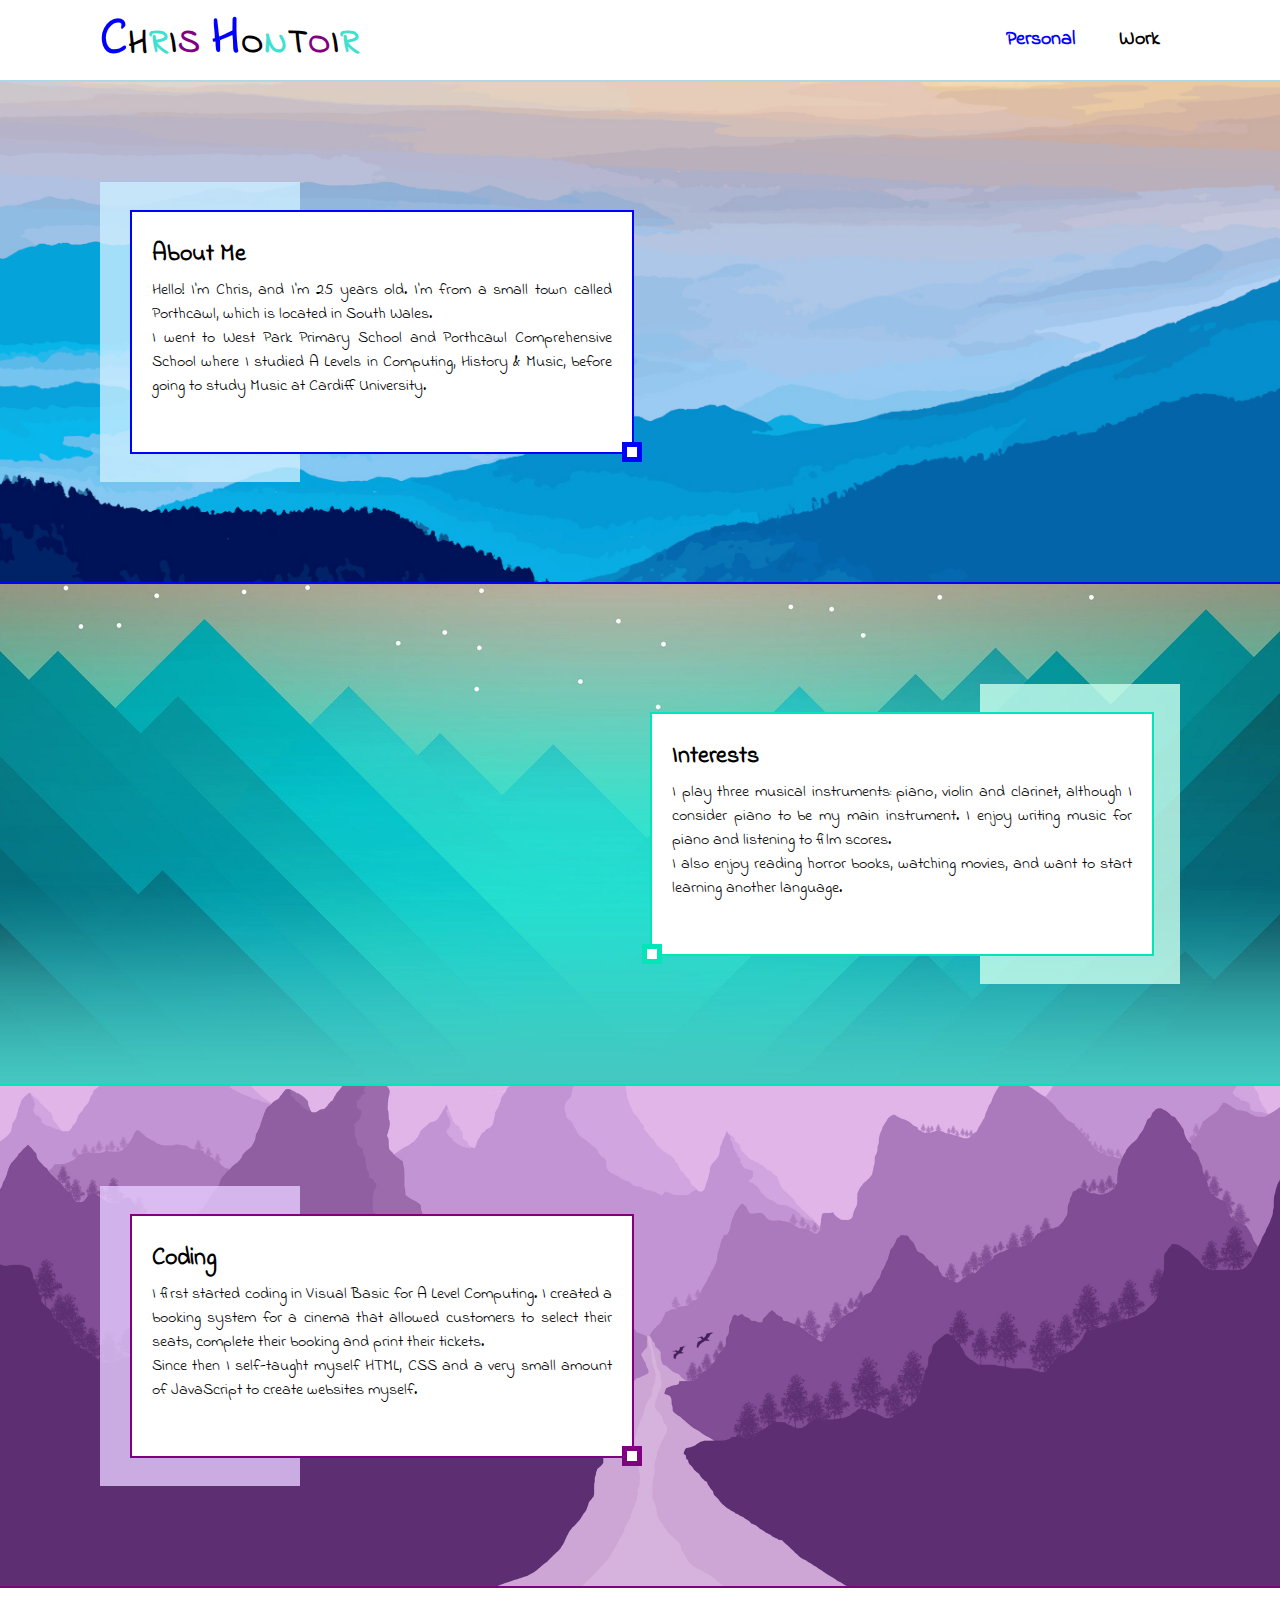
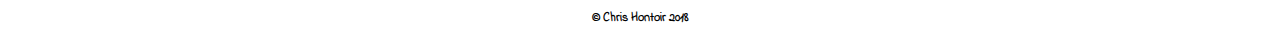
==== index.html @ 77a83419 "First commit" ====
<!DOCTYPE html>

<html lang="en" dir="ltr">

  <head>
    <meta charset="utf-8">
    <title>My Website</title>
    <link rel="stylesheet" href="style.css">
    <link href="https://fonts.googleapis.com/css?family=Indie+Flower" rel="stylesheet">
    <meta name="viewport" content="width=device-width", initial-scale="1.0">
  </head>

  <body>

    <header>
      <div class="page_title"><p><span>C</span>h<span id="turquoise">r</span>i<span id="purple">s</span> <span>H</span>o<span id="turquoise">n</span>t<span id="purple">o</span>i<span id="turquoise">r</span></p></div>
      <div class="nav">
        <ul>
          <a href="index.html"><li id="selected">Personal</li></a>
          <a href="work.html"><li>Work</li></a>
        </ul>
      </div>
    </header>

    <div class="block">
    </div>

    <div class="content1">
      <div class="content1_color">
        <div class="content1_box">
          <h1>About Me</h1>
          <p>Hello! I'm Chris, and I'm 25 years old. I'm from a small town called Porthcawl, which is located in South Wales.<br>I went to West Park Primary School and Porthcawl Comprehensive School where I studied A Levels in Computing, History & Music, before going to study Music at Cardiff University. </p>
        </div>
        <div class="content1_color2"></div>
      </div>
    </div>

    <div class="content2">
      <div class="content2_color">
        <div class="content2_box">
          <h1>Interests</h1>
          <p>I play three musical instruments: piano, violin and clarinet, although I consider piano to be my main instrument. I enjoy writing music for piano and listening to film scores.<br>I also enjoy reading horror books, watching movies, and want to start learning another language.</p>
        </div>
        <div class="content2_color2"></div>
      </div>
    </div>

    <div class="content3">
      <div class="content3_color">
        <div class="content3_box">
          <h1>Coding</h1>
          <p>I first started coding in Visual Basic for A Level Computing. I created a booking system for a cinema that allowed customers to select their seats, complete their booking and print their tickets.<br>Since then I self-taught myself HTML, CSS and a very small amount of JavaScript to create websites myself.</p>
        </div>
        <div class="content3_color2"></div>
      </div>
    </div>

    <footer>
      <p>&copy; Chris Hontoir 2018</p>
    </footer>

  </body>

</html>
---- style.css ----
body {
  max-width: 1300px;
  padding: 0;
  margin: 0 auto;
  font-family: 'Indie Flower', cursive;
  position: relative;
}

header {
  padding: 0;
  width: 100%;
  max-width: 1300px;
  margin: 0 auto;
  background-color: white;
  height: 80px;
  border-bottom: 2px solid lightblue;
  position: fixed;
  z-index: 999;
}

.page_title {
  width: 50%;
  display: inline-block;
  height: 80px;
  font-weight: 700;
}

.page_title p {
  margin-left: 100px;
  margin-top: 0;
  height: 80px;
  line-height: 80px;
  font-size: 34px;
  letter-spacing: 1px;
  text-transform: uppercase;
}

.page_title p span {
  font-size: 50px;
  color: blue;
}

#turquoise {
  color: turquoise;
  font-size: 34px;
}

#purple {
  color: purple;
  font-size: 34px;
}

.nav {
  width: 50%;
  height: 80px;
  display: inline-block;
  position: absolute;
  margin: 0;
  padding: 0;
  text-align: right;
  font-weight: 700;
}

.nav ul {
  margin: 0;
  padding: 0;
  margin-right: 100px;
}

.nav ul li {
  list-style: none;
  display: inline-block;
  margin: 0;
  padding: 0 20px;
  height: 80px;
  line-height: 80px;
  font-size: 20px;
}

.nav ul a {
  text-decoration: none;
  color: black;
}

.nav ul li:hover {
  color: blue;
  cursor: pointer;
  border-bottom: 2px solid blue;
}

#selected {
  color: blue;
}

br {
  font-size: 25px;
}

.content1 {
  margin: 0;
  padding: 0;
  width: 100%;
  max-width: 1296px;
  height: 500px;
  background-image: url("background1.jpg");
  background-position: center;
  background-size: cover;
  border-bottom: 2px solid blue;
  border-left: 2px solid lightblue;
  border-right: 2px solid lightblue;
  position: absolute;
  top: 82px;
}

.content1_color {
  width: 200px;
  height: 300px;
  background-color: rgba(204, 238, 255, 0.8);
  position: relative;
  top: 100px;
  left: 100px;
}

.content1_color2 {
  width: 10px;
  height: 10px;
  background-color: white;
  position: relative;
  left: 522px;
  top: 16px;
  z-index: 3;
  border: 5px solid blue;
}

.content1_box {
  width: 500px;
  height: 240px;
  background-color: white;
  position: relative;
  top: 28px;
  left: 30px;
  border: 2px solid blue;
  z-index: 2;
}

.content1_box h1 {
  margin: 0;
  padding-top: 25px;
  padding-left: 20px;
  font-size: 24px;
}

.content1_box p {
  margin: 0;
  padding-top: 6px;
  padding-left: 20px;
  padding-right: 20px;
  text-align: justify;
}

.content2 {
  margin: 0;
  padding: 0;
  width: 100%;
  max-width: 1296px;
  height: 500px;
  background-image: url("background2.jpg");
  background-position: center;
  background-size: cover;
  border-bottom: 2px solid #00e6b8;
  border-left: 2px solid lightblue;
  border-right: 2px solid lightblue;
  position: absolute;
  top: 584px;
}

.content2_color {
  width: 200px;
  height: 300px;
  background-color: rgba(204, 255, 238, 0.8);
  position: relative;
  top: 100px;
  left: calc(100% - 300px);
}

.content2_color2 {
  width: 10px;
  height: 10px;
  background-color: white;
  position: relative;
  left: -338px;
  top: 16px;
  z-index: 3;
  border: 5px solid #00e6b8;
}

.content2_box {
  width: 500px;
  height: 240px;
  background-color: white;
  position: relative;
  top: 28px;
  right: 330px;
  border: 2px solid #00e6b8;
  z-index: 2;
}

.content2_box h1 {
  margin: 0;
  padding-top: 25px;
  padding-left: 20px;
  font-size: 24px;
}

.content2_box p {
  margin: 0;
  padding-top: 6px;
  padding-left: 20px;
  padding-right: 20px;
  text-align: justify;
}

.content3 {
  margin: 0;
  padding: 0;
  width: 100%;
  max-width: 1296px;
  height: 500px;
  background-image: url("background3.jpg");
  background-position: center;
  background-size: cover;
  border-bottom: 2px solid purple;
  border-left: 2px solid lightblue;
  border-right: 2px solid lightblue;
  position: absolute;
  top: 1086px;
}

.content3_color {
  width: 200px;
  height: 300px;
  background-color: rgba(230, 204, 255, 0.8);
  position: relative;
  top: 100px;
  left: 100px;
}

.content3_color2 {
  width: 10px;
  height: 10px;
  background-color: white;
  position: relative;
  left: 522px;
  top: 16px;
  z-index: 3;
  border: 5px solid purple;
}

.content3_box {
  width: 500px;
  height: 240px;
  background-color: white;
  position: relative;
  top: 28px;
  left: 30px;
  border: 2px solid purple;
  z-index: 2;
}

.content3_box h1 {
  margin: 0;
  padding-top: 25px;
  padding-left: 20px;
  font-size: 24px;
}

.content3_box p {
  margin: 0;
  padding-top: 6px;
  padding-left: 20px;
  padding-right: 20px;
  text-align: justify;
}

footer {
  width: 100%;
  max-width: 1300px;
  margin: 0;
  padding: 0;
  height: 60px;
  position: absolute;
  top: 1588px;
}

footer p {
  width: 200px;
  margin: 0 auto;
  height: 60px;
  line-height: 60px;
  font-size: 12px;
  font-weight: 700;
  text-align: center;
}

.content1_work {
  float: left;
  width: calc(33.33% - 2px);
  max-width: calc((1298px/3) - 2px);
  height: 100vh;
  max-height: 768px;
  border-right: 2px solid lightblue;
  border-bottom: 2px solid lightblue;
  border-left: 2px solid lightblue;
  background-image: url("background1.jpg");
}

.content1_color_work {
  width: 100%;
  height: 360px;
  background-color: rgba(204, 238, 255, 0.8);
  position: relative;
  top: 200px;
  left: 0%;
}

.content1_color2_work {
  width: 10px;
  height: 10px;
  background-color: white;
  position: relative;
  left: 522px;
  top: 16px;
  z-index: 3;
  border: 5px solid blue;
}

.content1_box_work {
  width: 84%;
  height: 300px;
  left: 7.5%;
  top: 30px;
  background-color: white;
  position: relative;
  border: 2px solid blue;
  z-index: 2;
}

.content1_box_work h1 {
  margin: 0;
  padding-top: 25px;
  text-align: center;
  font-size: 24px;
}

.content1_box_work p {
  margin: 0;
  padding-top: 6px;
  padding-left: 20px;
  padding-right: 20px;
  text-align: justify;
}

.content2_work {
  float: left;
  width: calc(33.33% - 2px);
  max-width: calc((1298px/3) - 2px);
  height: 100vh;
  max-height: 768px;
  border-right: 2px solid lightblue;
  border-bottom: 2px solid lightblue;
  background-image: url("background2.jpg");
}

.content2_color_work {
  width: 100%;
  height: 360px;
  background-color: rgba(204, 255, 238, 0.8);
  position: relative;
  top: 200px;
  left: 0%;
}

.content2_color2_work {
  width: 10px;
  height: 10px;
  background-color: white;
  position: relative;
  left: 522px;
  top: 16px;
  z-index: 3;
  border: 5px solid blue;
}

.content2_box_work {
  width: 84%;
  height: 300px;
  left: 7.5%;
  top: 30px;
  background-color: white;
  position: relative;
  border: 2px solid #00e6b8;
  z-index: 2;
}

.content2_box_work h1 {
  margin: 0;
  padding-top: 25px;
  font-size: 24px;
  text-align: center;
}

.content2_box_work p {
  margin: 0;
  padding-top: 6px;
  padding-left: 20px;
  padding-right: 20px;
  text-align: justify;
}

.content3_work {
  background-image: url("background3.jpg");
  width: 33.33%;
  max-width: calc((1298px/3) - 2px);
  height: 100vh;
  max-height: 768px;
  float: left;
  border-bottom: 2px solid lightblue;
  border-right: 2px solid lightblue;
}

.content3_color_work {
  width: 100%;
  height: 360px;
  background-color: rgba(230, 204, 255, 0.8);
  position: relative;
  top: 200px;
  left: 0%;
}

.content3_color2_work {
  width: 10px;
  height: 10px;
  background-color: white;
  position: relative;
  left: 522px;
  top: 16px;
  z-index: 3;
  border: 5px solid blue;
}

.content3_box_work {
  width: 84%;
  height: 300px;
  left: 7.5%;
  top: 30px;
  background-color: white;
  position: relative;
  border: 2px solid purple;
  z-index: 2;
}

.content3_box_work h1 {
  margin: 0;
  padding-top: 25px;
  text-align: center;
  font-size: 24px;
}

.content3_box_work p {
  margin: 0;
  padding-top: 6px;
  padding-left: 20px;
  padding-right: 20px;
  text-align: justify;
}

#footer_work {
  position: static;
  height: 60px;
}

#footer_work p {
  height: 60px;
  line-height: 60px;
}

#footer_work p br {
  font-size: 50px;
}

@media only screen and (max-width: 1296px) {
  .content1 {
    border-left: none;
    border-right: none;
  }

  .content2 {
    border-left: none;
    border-right: none;
  }

  .content3 {
    border-left: none;
    border-right: none;
  }

  .content1_work {
    border-left: none;
  }

  .content3_work {
    border-right: none
  }
}

@media only screen and (max-width: 1150px) {
  .content1_box_work {
    font-size: 15px;
  }

  .content2_box_work {
    font-size: 15px;
  }

  .content3_box_work {
    font-size: 15px;
  }
}

@media only screen and (max-width: 1000px) {
  .content1_box_work {
    font-size: 14px;
  }

  .content2_box_work {
    font-size: 14px;
  }

  .content3_box_work {
    font-size: 14px;
  }
}

@media only screen and (max-width: 940px) {
  .content1_box_work {
    font-size: 13px;
  }

  .content2_box_work {
    font-size: 13px;
  }

  .content3_box_work {
    font-size: 13px;
  }
}

@media only screen and (max-width: 850px) {
  .content1_box_work {
    font-size: 12px;
  }

  .content2_box_work {
    font-size: 12px;
  }

  .content3_box_work {
    font-size: 12px;
  }
}

@media only screen and (max-width: 744px) {
  header {
    height: 160px;
    opacity: 1;
  }

  .page_title {
    width: 100%;
  }

  .page_title p {
    margin: 0 auto;
    width: 300px;
    text-align: center;
    margin-top: 15px;
  }

  .nav {
    width: 100%;
  }

  .nav ul {
    margin: 0 auto;
    width: 300px;
    text-align: center;
  }

  .nav ul li {
    margin: 0 auto;
    text-align: center;
  }

  .content1_color {
    width: 90%;
    margin: 0 auto;
    left: 0;
    top: 140px;
  }

  .content1_color2 {
    display: none;
  }

  .content1_box {
    width: 90%;
    margin: 0 auto;
    left: 0;
  }

  .content2 {
    height: 420px;
  }

  .content2_color {
    width: 90%;
    margin: 0 auto;
    left: 0;
    top: 60px;
  }

  .content2_color2 {
    display: none;
  }

  .content2_box {
    width: 90%;
    margin: 0 auto;
    left: 0;
  }

  .content3 {
    height: 420px;
    top: calc(1086px - 80px);
  }

  .content3_color {
    width: 90%;
    margin: 0 auto;
    left: 0;
    top: 60px;
  }

  .content3_color2 {
    display: none;
  }

  .content3_box {
    width: 90%;
    margin: 0 auto;
    left: 0;
  }

  footer {
    top: calc(1588px - 160px);
  }

  .content1_work {
    margin: 0;
    padding: 0;
    width: 100%;
    max-width: none;
    height: 500px;
    background-color: #eee;
    background-image: url("background1.jpg");
    background-position: center;
    background-size: cover;
    border-bottom: 2px solid blue;
    position: absolute;
    top: 82px;
  }

  .content1_color_work {
    width: 90%;
    height: 300px;
    margin: 0 auto;
    left: 0;
    top: 140px;
  }

  .content1_box_work {
    height: 240px;
    background-color: white;
    position: relative;
    top: 28px;
    border: 2px solid blue;
    z-index: 2;
    width: 90%;
    margin: 0 auto;
    left: 0;
    font-size: 16px;
  }

  .content2_work {
    margin: 0;
    padding: 0;
    width: 100%;
    max-width: none;
    height: 420px;
    background-image: url("background2.jpg");
    background-position: center;
    background-size: cover;
    border-bottom: 2px solid #00e6b8;
    position: absolute;
    top: 584px;
  }

  .content2_color_work {
    height: 300px;
    background-color: rgba(204, 255, 238, 0.8);
    position: relative;
    width: 90%;
    margin: 0 auto;
    left: 0;
    top: 60px;
  }

  .content2_box_work {
    height: 240px;
    background-color: white;
    position: relative;
    top: 28px;
    border: 2px solid #00e6b8;
    z-index: 2;
    width: 90%;
    margin: 0 auto;
    left: 0;
    font-size: 16px;
  }

  .content3_work {
    margin: 0;
    padding: 0;
    width: 100%;
    max-width: none;
    background-image: url("background3.jpg");
    background-position: center;
    background-size: cover;
    border-bottom: 2px solid purple;
    position: absolute;
    height: 420px;
    top: calc(1086px - 80px);
  }

  .content3_color_work {
    height: 300px;
    background-color: rgba(230, 204, 255, 0.8);
    position: relative;
    width: 90%;
    margin: 0 auto;
    left: 0;
    top: 60px;
  }

  .content3_box_work {
    height: 240px;
    background-color: white;
    position: relative;
    top: 28px;
    border: 2px solid purple;
    z-index: 2;
    width: 90%;
    margin: 0 auto;
    left: 0;
    font-size: 16px;
  }

  #footer_work {
    position: absolute;
    top: calc(1588px - 160px);
  }
}

@media only screen and (max-width: 600px) {
  .content1_box {
    font-size: 14px;
  }

  .content2_box {
    font-size: 14px;
  }

  .content3_box {
    font-size: 14px;
  }

  .content1_box_work {
    font-size: 14px;
  }

  .content2_box_work {
    font-size: 14px;
  }

  .content3_box_work {
    font-size: 14px;
  }
}

@media only screen and (max-width: 466px) {
  .content1_box {
    font-size: 13px;
    width: 80%;
  }

  .content2_box {
    font-size: 13px;
    width: 80%;
  }

  .content3_box {
    font-size: 13px;
    width: 80%;
  }

  .content1_box_work {
    font-size: 13px;
    width: 80%;
  }

  .content2_box_work {
    font-size: 13px;
    width: 80%;
  }

  .content3_box_work {
    font-size: 13px;
    width: 80%;
  }
}

@media only screen and (max-width: 422px) {
  .content1_box {
    font-size: 12px;
  }

  .content2_box {
    font-size: 12px;
  }

  .content3_box {
    font-size: 12px;
  }

  .content1_box_work {
    font-size: 12px;
  }

  .content2_box_work {
    font-size: 12px;
  }

  .content3_box_work {
    font-size: 12px;
  }
}
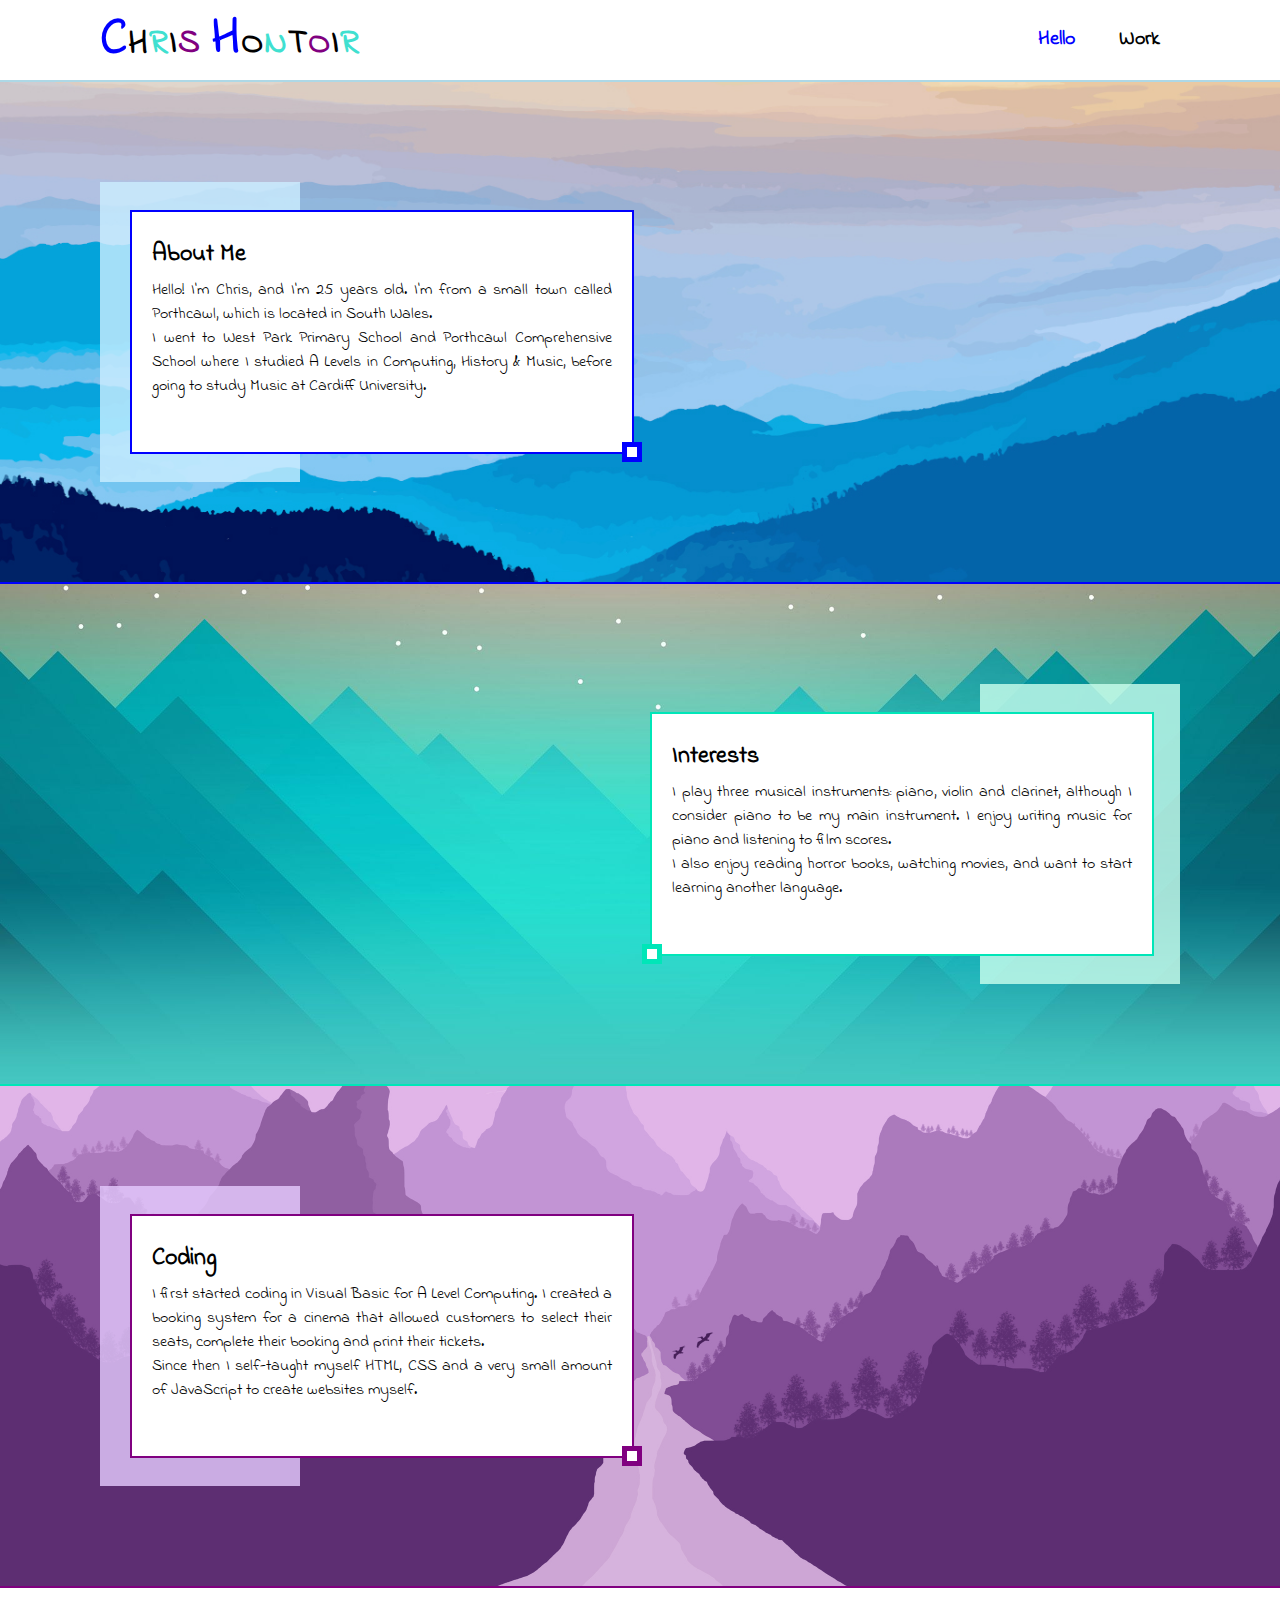
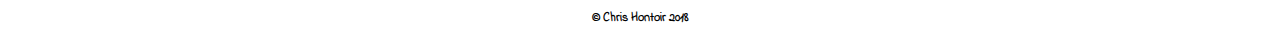
==== commit f2084774: "Changed contents of a heading" ====
--- a/index.html
+++ b/index.html
@@ -16,7 +16,7 @@
       <div class="page_title"><p><span>C</span>h<span id="turquoise">r</span>i<span id="purple">s</span> <span>H</span>o<span id="turquoise">n</span>t<span id="purple">o</span>i<span id="turquoise">r</span></p></div>
       <div class="nav">
         <ul>
-          <a href="index.html"><li id="selected">Personal</li></a>
+          <a href="index.html"><li id="selected">Hello</li></a>
           <a href="work.html"><li>Work</li></a>
         </ul>
       </div>
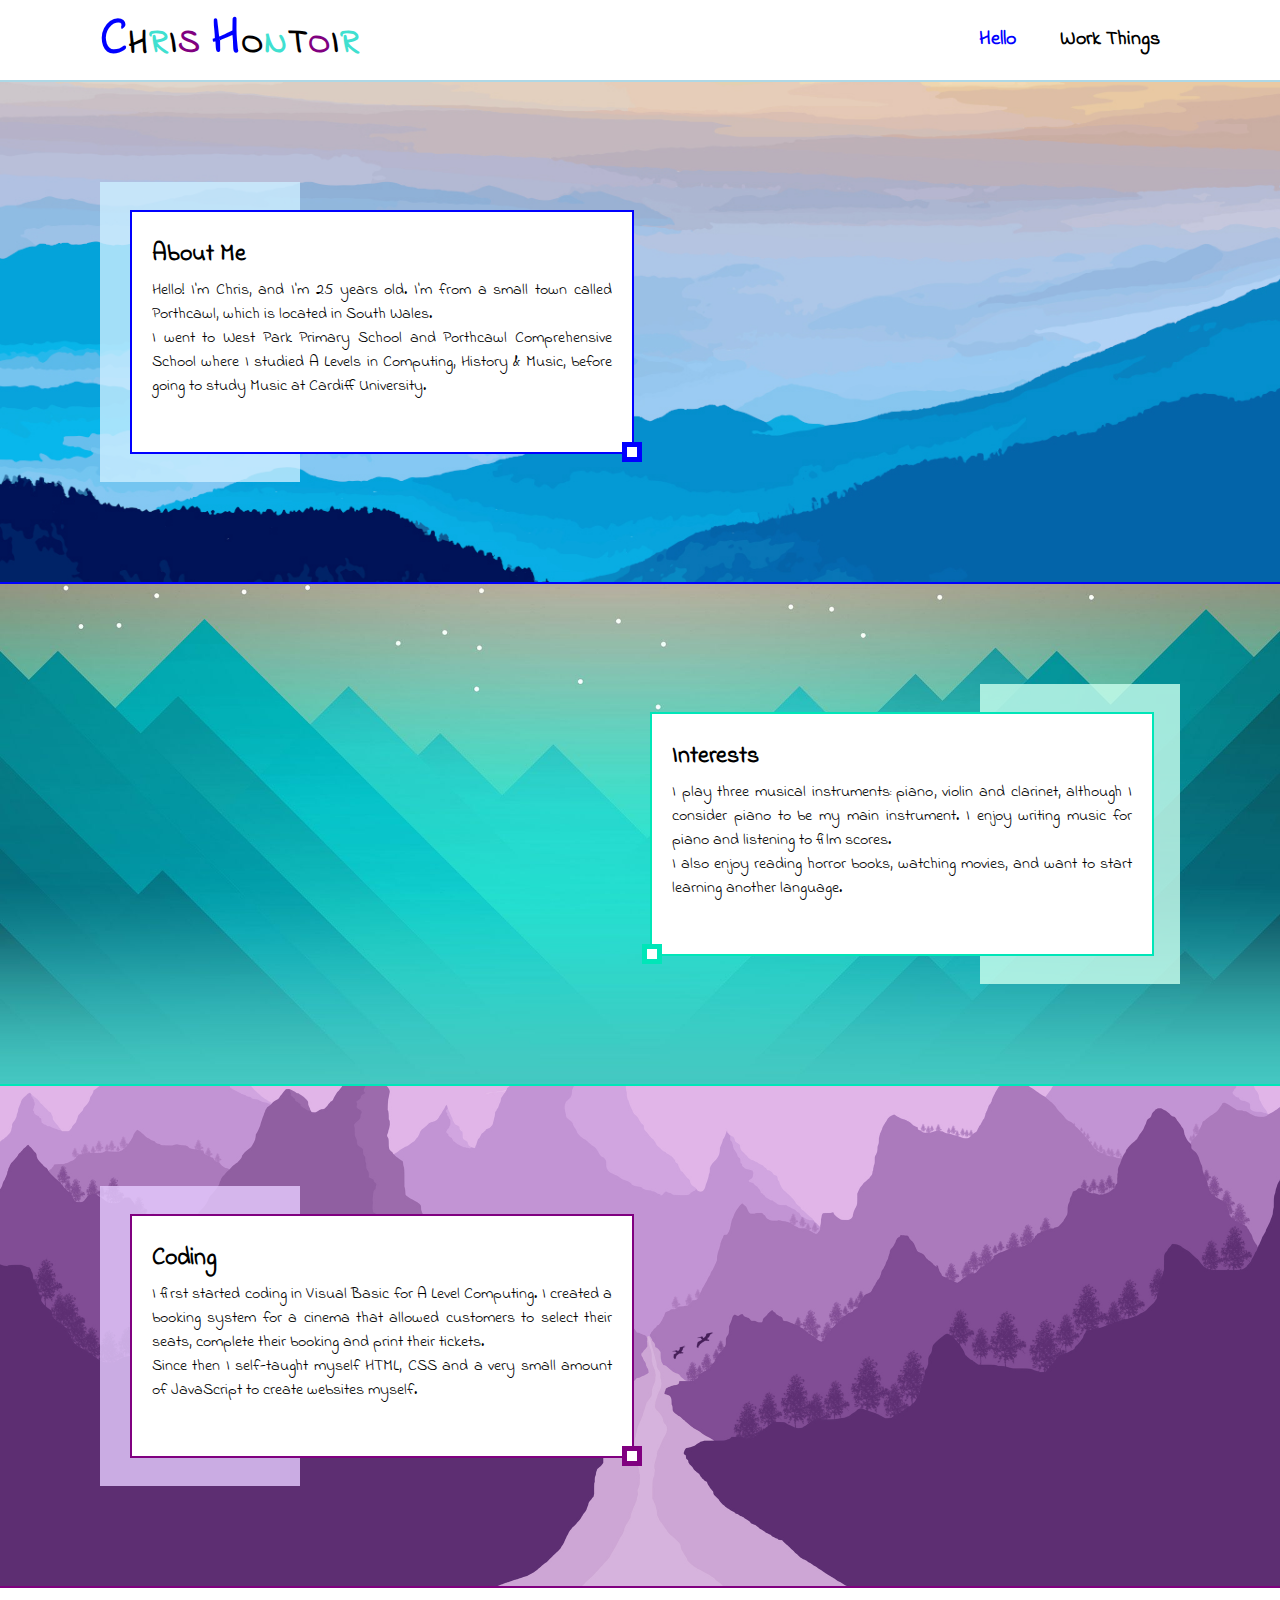
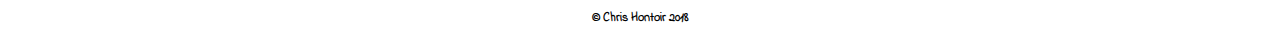
==== commit b56bdba1: "Changed work link in Navigation Bar" ====
--- a/index.html
+++ b/index.html
@@ -17,7 +17,7 @@
       <div class="nav">
         <ul>
           <a href="index.html"><li id="selected">Hello</li></a>
-          <a href="work.html"><li>Work</li></a>
+          <a href="work.html"><li>Work Things</li></a>
         </ul>
       </div>
     </header>
